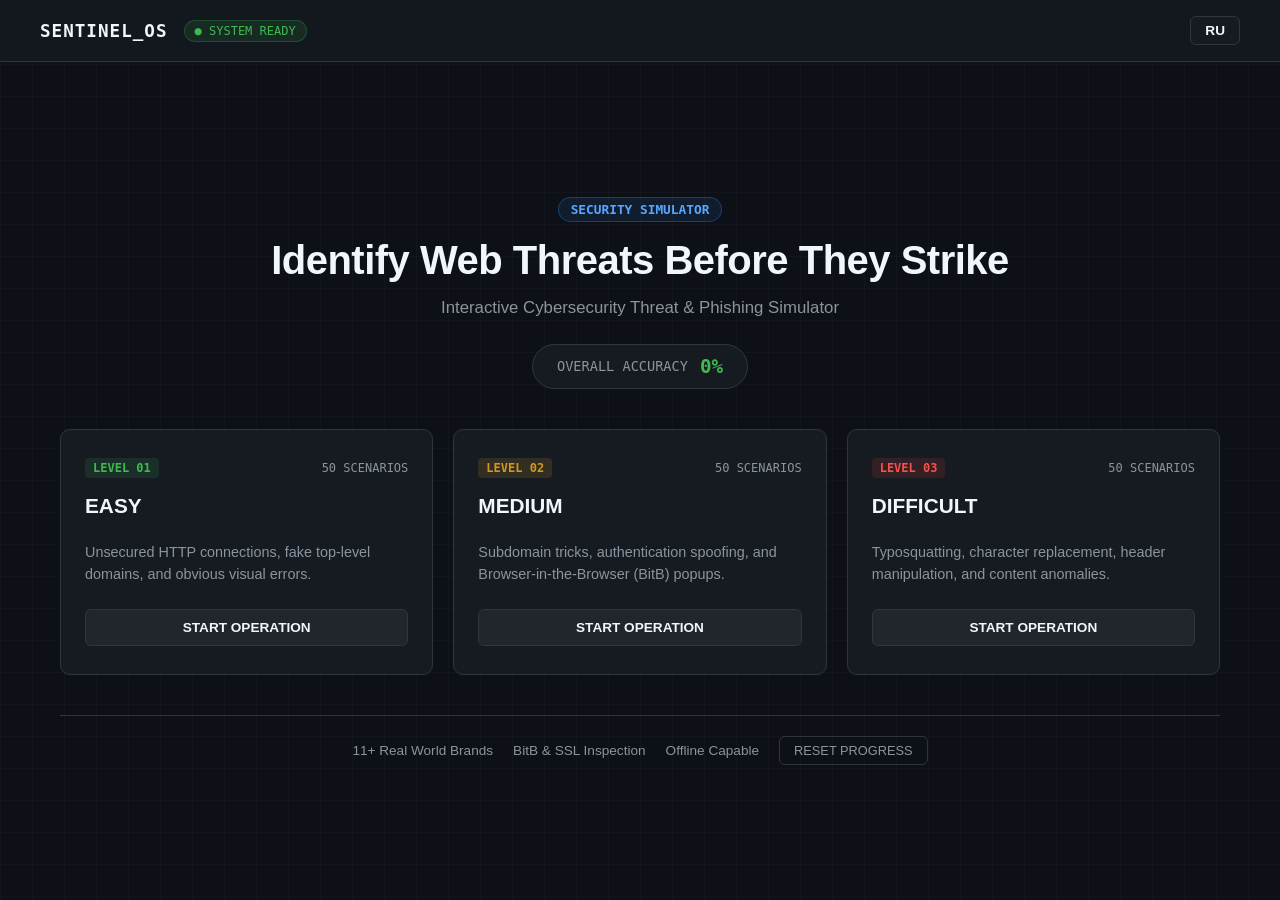
==== index.html @ 6ae15c01 "refactor: redesign main menu dashboard layout" ====
<!DOCTYPE html>
<html lang="en">
<head>
    <meta charset="UTF-8">
    <meta name="viewport" content="width=device-width, initial-scale=1.0">
    <meta name="theme-color" content="#0d1117">
    <meta property="og:title" content="SENTINEL_OS | Phishing Simulator">
    <meta property="og:description" content="Interactive web-based cybersecurity simulator to train users in identifying phishing attacks.">
    <meta property="og:type" content="website">
    <title>SENTINEL OS | Main Menu</title>
    <link rel="manifest" href="manifest.json">
    <link rel="icon" type="image/svg+xml" href="data:image/svg+xml,<svg xmlns='http://www.w3.org/2000/svg' viewBox='0 0 24 24' fill='%232ea043'><path d='M12 1L3 5v6c0 5.55 3.84 10.74 9 12 5.16-1.26 9-6.45 9-12V5l-9-4zm0 10.99h7c-.53 4.12-3.28 7.79-7 8.94V12H5V6.3l7-3.11v8.8z'/></svg>">
    <link rel="stylesheet" href="style.css">
</head>
<body class="dashboard-body">
    <header class="app-header">
        <div class="header-left">
            <span class="header-logo">SENTINEL_OS</span>
            <span class="status-pill">● SYSTEM READY</span>
        </div>
        <div class="header-right">
            <button class="lang-btn" onclick="toggleLanguage()">RU</button>
        </div>
    </header>

    <main class="dashboard-container fade-in">
        <div class="hero-section">
            <span class="hero-badge" data-i18n="hero_badge">SECURITY SIMULATOR</span>
            <h1 class="hero-title" data-i18n="hero_title">Identify Web Threats Before They Strike</h1>
            <p class="hero-subtitle" data-i18n="subtitle">Inspect target domains, SSL certificates, email headers, and visual anomalies in real time.</p>
            
            <div class="accuracy-banner">
                <span class="accuracy-label" data-i18n="accuracy_label">OVERALL ACCURACY</span>
                <span id="accuracy-val" class="accuracy-num">0%</span>
            </div>
        </div>

        <div class="operations-grid">
            <div class="op-card card-easy" onclick="startOperation('easy')">
                <div class="op-header">
                    <span class="op-badge">LEVEL 01</span>
                    <span class="op-target-count">50 SCENARIOS</span>
                </div>
                <h3 data-i18n="easy">EASY</h3>
                <p class="op-desc" data-i18n="easy_desc">Unsecured HTTP connections, fake top-level domains, and obvious visual errors.</p>
                <button class="btn-start" data-i18n="start_op">START OPERATION</button>
            </div>

            <div class="op-card card-medium" onclick="startOperation('medium')">
                <div class="op-header">
                    <span class="op-badge">LEVEL 02</span>
                    <span class="op-target-count">50 SCENARIOS</span>
                </div>
                <h3 data-i18n="medium">MEDIUM</h3>
                <p class="op-desc" data-i18n="medium_desc">Subdomain tricks, authentication spoofing, and Browser-in-the-Browser (BitB) popups.</p>
                <button class="btn-start" data-i18n="start_op">START OPERATION</button>
            </div>

            <div class="op-card card-hard" onclick="startOperation('hard')">
                <div class="op-header">
                    <span class="op-badge">LEVEL 03</span>
                    <span class="op-target-count">50 SCENARIOS</span>
                </div>
                <h3 data-i18n="hard">DIFFICULT</h3>
                <p class="op-desc" data-i18n="hard_desc">Typosquatting, character replacement, header manipulation, and content anomalies.</p>
                <button class="btn-start" data-i18n="start_op">START OPERATION</button>
            </div>
        </div>

        <div class="dashboard-footer">
            <div class="feature-tag">11+ Real World Brands</div>
            <div class="feature-tag">BitB & SSL Inspection</div>
            <div class="feature-tag">Offline Capable</div>
            <button class="btn-reset" onclick="resetProgress()" data-i18n="reset">RESET PROGRESS</button>
        </div>
    </main>

    <script src="data.js"></script>
    <script src="script.js"></script>
    <script>
        window.onload = () => { 
            applyLanguage(); 
            initMenuStats();
        };
    </script>
</body>
</html>
---- style.css ----
[hidden] {
    display: none !important;
}

:root { 
    --bg-dark: #0d1117; 
    --panel-bg: #161b22;
    --border-color: #30363d;
    --text-primary: #c9d1d9; 
    --text-bright: #f0f6fc;
    --log-green: #2ea043; 
    --red: #da3633;
    --amber: #d29922;
    --chrome-bg: #161b22;
    --chrome-toolbar: #21262d;
    --chrome-url: #0d1117;
}

* { box-sizing: border-box; }

body { 
    background-color: var(--bg-dark); 
    color: var(--text-primary); 
    font-family: -apple-system, BlinkMacSystemFont, "Segoe UI", Roboto, Helvetica, Arial, sans-serif; 
    margin: 0; padding: 0; 
    min-height: 100vh;
}

.dashboard-body {
    background-color: #0d1117;
    background-image: 
        linear-gradient(to right, rgba(255, 255, 255, 0.02) 1px, transparent 1px),
        linear-gradient(to bottom, rgba(255, 255, 255, 0.02) 1px, transparent 1px);
    background-size: 32px 32px;
    min-height: 100vh;
    display: flex;
    flex-direction: column;
}

.app-header {
    width: 100%;
    display: flex;
    justify-content: space-between;
    align-items: center;
    padding: 16px 40px;
    border-bottom: 1px solid var(--border-color);
    background: rgba(22, 27, 34, 0.8);
    backdrop-filter: blur(8px);
}

.header-left {
    display: flex;
    align-items: center;
    gap: 16px;
}

.header-logo {
    font-size: 1.1rem;
    font-weight: 800;
    color: var(--text-bright);
    letter-spacing: 1px;
    font-family: monospace;
}

.status-pill {
    font-size: 0.75rem;
    font-family: monospace;
    color: #3fb950;
    background: rgba(46, 160, 67, 0.15);
    border: 1px solid rgba(46, 160, 67, 0.3);
    padding: 3px 10px;
    border-radius: 20px;
}

.dashboard-container {
    width: 100%;
    max-width: 1200px;
    margin: 0 auto;
    padding: 40px 20px;
    flex-grow: 1;
    display: flex;
    flex-direction: column;
    justify-content: center;
}

.hero-section {
    text-align: center;
    margin-bottom: 40px;
}

.hero-badge {
    font-family: monospace;
    font-size: 0.8rem;
    font-weight: bold;
    color: #58a6ff;
    background: rgba(56, 139, 253, 0.1);
    border: 1px solid rgba(56, 139, 253, 0.3);
    padding: 4px 12px;
    border-radius: 20px;
    display: inline-block;
    margin-bottom: 16px;
}

.hero-title {
    font-size: 2.5rem;
    font-weight: 800;
    color: var(--text-bright);
    margin: 0 0 12px 0;
    letter-spacing: -0.5px;
}

.hero-subtitle {
    font-size: 1.05rem;
    color: #8b949e;
    max-width: 650px;
    margin: 0 auto 24px auto;
    line-height: 1.5;
}

.accuracy-banner {
    display: inline-flex;
    align-items: center;
    gap: 12px;
    background: var(--panel-bg);
    border: 1px solid var(--border-color);
    padding: 10px 24px;
    border-radius: 30px;
}

.accuracy-label {
    font-family: monospace;
    font-size: 0.85rem;
    color: #8b949e;
}

.accuracy-num {
    font-family: monospace;
    font-size: 1.2rem;
    font-weight: bold;
    color: #3fb950;
}

.operations-grid {
    display: grid;
    grid-template-columns: repeat(3, 1fr);
    gap: 20px;
    margin-bottom: 40px;
}

.op-card {
    background: var(--panel-bg);
    border: 1px solid var(--border-color);
    border-radius: 10px;
    padding: 28px 24px;
    text-align: left;
    cursor: pointer;
    transition: all 0.2s ease;
    display: flex;
    flex-direction: column;
    justify-content: space-between;
}

.op-header {
    display: flex;
    justify-content: space-between;
    align-items: center;
    margin-bottom: 16px;
}

.op-badge {
    font-family: monospace;
    font-size: 0.75rem;
    font-weight: bold;
    padding: 3px 8px;
    border-radius: 4px;
}

.op-target-count {
    font-family: monospace;
    font-size: 0.75rem;
    color: #8b949e;
}

.op-card h3 {
    font-size: 1.3rem;
    margin: 0 0 10px 0;
    color: var(--text-bright);
}

.op-desc {
    font-size: 0.9rem;
    color: #8b949e;
    line-height: 1.5;
    margin-bottom: 24px;
}

.btn-start {
    background: #21262d;
    border: 1px solid var(--border-color);
    color: var(--text-bright);
    padding: 10px;
    width: 100%;
    border-radius: 6px;
    font-size: 0.85rem;
    font-weight: 600;
    cursor: pointer;
    transition: 0.2s;
}

.card-easy .op-badge { background: rgba(46, 160, 67, 0.15); color: #3fb950; }
.card-easy:hover { border-color: #3fb950; transform: translateY(-3px); }
.card-easy:hover .btn-start { background: #238636; border-color: #2e8b57; }

.card-medium .op-badge { background: rgba(210, 153, 34, 0.15); color: #d29922; }
.card-medium:hover { border-color: #d29922; transform: translateY(-3px); }
.card-medium:hover .btn-start { background: #9e6a03; border-color: #d29922; }

.card-hard .op-badge { background: rgba(218, 54, 51, 0.15); color: #f85149; }
.card-hard:hover { border-color: #f85149; transform: translateY(-3px); }
.card-hard:hover .btn-start { background: #da3633; border-color: #f85149; }

.dashboard-footer {
    display: flex;
    justify-content: center;
    align-items: center;
    gap: 20px;
    padding-top: 20px;
    border-top: 1px solid var(--border-color);
}

.feature-tag {
    font-size: 0.85rem;
    color: #8b949e;
}

.btn-reset {
    background: transparent;
    border: 1px solid var(--border-color);
    color: #8b949e;
    padding: 6px 14px;
    border-radius: 6px;
    font-size: 0.8rem;
    cursor: pointer;
    transition: 0.2s;
}

.btn-reset:hover { color: #f85149; border-color: #f85149; }

.app-body { 
    display: flex; 
    flex-direction: column; 
    align-items: center; 
    justify-content: flex-start; 
    padding-top: 20px; 
    min-height: 100vh; 
}

.fullscreen-mode { padding: 10px 20px; }

.top-nav-bar {
    position: absolute;
    top: 15px;
    right: 20px;
    display: flex;
    gap: 10px;
    z-index: 1000;
}

.lang-btn {
    background: var(--panel-bg); 
    border: 1px solid var(--border-color); 
    color: var(--text-bright); 
    padding: 6px 14px; 
    cursor: pointer; 
    border-radius: 6px;
    font-size: 0.85rem;
    font-weight: 600;
    transition: 0.2s;
}

.lang-btn:hover { border-color: #8b949e; }

.test-container { 
    width: 100%; 
    max-width: 1400px; 
    display: flex; 
    flex-direction: column; 
    margin: 0 auto;
}

.simulation-header { 
    width: 100%; 
    display: flex; 
    justify-content: space-between; 
    padding: 6px 0; 
    align-items: center; 
    font-family: monospace;
}

.score-section { font-size: 1rem; font-weight: bold; }
.highlight-green { color: #3fb950; }
.progress-tracker { font-size: 1rem; color: #8b949e; }

.tools-panel { 
    display: flex; 
    gap: 8px; 
    margin-bottom: 10px; 
    align-items: center; 
}

.tool-label { 
    font-family: monospace; 
    color: #8b949e; 
    font-size: 0.85rem; 
}

.tool-btn { 
    background: var(--panel-bg); 
    border: 1px solid var(--border-color); 
    color: var(--text-primary); 
    padding: 6px 14px; 
    cursor: pointer; 
    font-size: 0.8rem; 
    border-radius: 6px;
    font-family: monospace;
    font-weight: 600;
    transition: 0.2s;
}

.tool-btn.active-tool {
    border-color: #58a6ff;
    color: #58a6ff;
    background: rgba(56, 139, 253, 0.1);
}

.tool-btn:hover { 
    border-color: #8b949e;
    color: var(--text-bright);
}

.context-banner {
    background: rgba(187, 128, 9, 0.15);
    border: 1px solid rgba(210, 153, 34, 0.4);
    color: #d29922;
    padding: 10px 16px;
    margin-bottom: 10px;
    font-size: 0.9rem;
    border-radius: 6px;
}

.clickable-banner { cursor: pointer; transition: 0.2s; }
.clickable-banner:hover { background: rgba(187, 128, 9, 0.25); }

.clickable-lock { cursor: pointer; padding: 2px 4px; border-radius: 4px; }
.clickable-lock:hover { background: rgba(255,255,255,0.1); }

.chrome-browser { 
    background: var(--chrome-bg); 
    border-radius: 8px; 
    overflow: hidden; 
    display: flex; 
    flex-direction: column; 
    box-shadow: 0 10px 30px rgba(0,0,0,0.5); 
    position: relative;
    border: 1px solid var(--border-color);
    min-height: 520px;
}

.chrome-tabs {
    background: #0d1117;
    padding: 6px 10px 0 10px;
    display: flex;
    align-items: center;
    gap: 4px;
}

.chrome-tab {
    background: var(--chrome-toolbar);
    color: var(--text-bright);
    padding: 7px 16px;
    border-radius: 6px 6px 0 0;
    font-size: 0.85rem;
    display: flex;
    align-items: center;
    gap: 8px;
    border-top: 1px solid var(--border-color);
}

.tab-close { color: #8b949e; }
.chrome-new-tab { color: #8b949e; padding: 0 8px; font-size: 1.1rem; }

.chrome-toolbar { 
    background: var(--chrome-toolbar); 
    padding: 8px 14px; 
    display: flex; 
    align-items: center; 
    gap: 12px; 
    border-bottom: 1px solid var(--border-color);
}

.nav-btns { display: flex; gap: 10px; color: #8b949e; font-size: 1rem; }

.chrome-address-bar { 
    background: var(--chrome-url); 
    border-radius: 20px; 
    padding: 5px 14px; 
    flex-grow: 1; 
    display: flex;
    align-items: center;
    gap: 8px;
    border: 1px solid var(--border-color); 
}

.url-text { 
    font-family: -apple-system, BlinkMacSystemFont, "Segoe UI", sans-serif; 
    font-size: 0.9rem; 
    color: var(--text-bright); 
    flex-grow: 1;
}

.copy-url-btn {
    background: #21262d;
    border: 1px solid var(--border-color);
    color: #8b949e;
    font-size: 0.75rem;
    padding: 2px 8px;
    border-radius: 12px;
    cursor: pointer;
    transition: 0.2s;
}

.copy-url-btn:hover { color: #fff; border-color: #8b949e; }

.browser-viewport { 
    flex-grow: 1; 
    display: flex; 
    flex-direction: column; 
    background: #0d1117; 
    color: #fff; 
}

.console-box { 
    width: 100%; 
    background: #010409; 
    border: 1px solid var(--border-color); 
    padding: 12px 16px; 
    margin-top: 10px; 
    font-family: monospace; 
    color: #3fb950; 
    font-size: 0.88rem; 
    border-radius: 6px;
}

.url-protocol { color: #58a6ff; font-weight: bold; }
.url-subdomain { color: #d29922; font-weight: bold; }
.url-domain { color: #f85149; font-weight: bold; }
.url-path { color: #8b949e; }

.controls-wrapper { 
    margin-top: 15px; 
    text-align: center; 
}

.question-text { 
    font-size: 1.05rem; 
    margin-bottom: 12px; 
    font-weight: 600; 
}

.btn-group { display: flex; justify-content: center; gap: 15px; }

.btn {
    padding: 10px 24px;
    font-size: 0.95rem;
    font-weight: 600;
    border-radius: 6px;
    border: 1px solid var(--border-color);
    background: #21262d;
    color: var(--text-bright);
    cursor: pointer;
    transition: 0.2s;
}

.btn-legit {
    border-color: #2ea043;
    color: #3fb950;
}

.btn-legit:hover {
    background: #238636;
    color: #fff;
}

.btn-phish {
    border-color: #da3633;
    color: #f85149;
}

.btn-phish:hover {
    background: #da3633;
    color: #fff;
}

.btn-primary {
    background: #238636;
    border-color: #2e8b57;
    color: #fff;
}

.btn-primary:hover {
    background: #2ea043;
}

.btn-secondary { 
    background: transparent; 
    border: 1px solid var(--border-color); 
    color: #8b949e; 
    padding: 6px 14px; 
    cursor: pointer; 
    font-size: 0.85rem; 
    border-radius: 6px; 
    transition: 0.2s;
}

.btn-secondary:hover { border-color: #8b949e; color: #fff; }

.explanation-box { 
    margin-top: 15px; 
    background: var(--panel-bg); 
    border: 1px solid var(--border-color); 
    padding: 20px; 
    border-radius: 8px; 
    text-align: center; 
}

.console-error { 
    color: #f85149; 
    font-family: monospace; 
    font-size: 0.95rem; 
    margin-top: 8px; 
}

.modal-overlay {
    position: fixed;
    top: 0; left: 0; right: 0; bottom: 0;
    background: rgba(0,0,0,0.75);
    backdrop-filter: blur(4px);
    z-index: 2000;
    display: flex;
    justify-content: center;
    align-items: center;
}

.modal-window {
    background: var(--panel-bg);
    border: 1px solid var(--border-color);
    border-radius: 8px;
    width: 90vw;
    max-width: 480px;
    box-shadow: 0 20px 40px rgba(0,0,0,0.8);
    overflow: hidden;
}

.modal-header {
    background: #21262d;
    padding: 12px 18px;
    font-weight: 600;
    display: flex;
    justify-content: space-between;
    align-items: center;
    border-bottom: 1px solid var(--border-color);
}

.modal-close {
    font-size: 1.3rem;
    color: #8b949e;
    cursor: pointer;
}

.modal-close:hover { color: #fff; }

.modal-body { padding: 20px; }

.cert-field { margin-bottom: 10px; font-size: 0.88rem; }
.cert-label { color: #8b949e; font-weight: 600; display: block; margin-bottom: 2px; }
.cert-val { color: var(--text-bright); }
.cert-code { font-family: monospace; font-size: 0.8rem; color: #3fb950; word-break: break-all; }

.email-window { max-width: 580px; }
.email-body-content { padding: 20px; text-align: left; }
.email-row { margin-bottom: 8px; font-size: 0.88rem; }
.email-label { color: #8b949e; width: 70px; display: inline-block; font-weight: 600; }
.email-val { color: var(--text-bright); }
.highlight-red { color: #f85149; font-weight: 600; }
.email-divider { border: 0; border-top: 1px solid var(--border-color); margin: 12px 0; }
.email-text { font-size: 0.9rem; line-height: 1.5; color: var(--text-primary); background: #0d1117; padding: 14px; border-radius: 6px; border: 1px solid var(--border-color); }

.fake-ssl-badge {
    background: rgba(46, 160, 67, 0.1);
    border: 1px solid rgba(46, 160, 67, 0.4);
    color: #3fb950;
    padding: 5px 12px;
    font-size: 0.8rem;
    border-radius: 4px;
    margin-bottom: 12px;
    display: inline-block;
}

.urgent-timer {
    background: rgba(218, 54, 51, 0.15);
    border: 1px solid rgba(218, 54, 51, 0.4);
    color: #f85149;
    padding: 6px 12px;
    font-size: 0.85rem;
    border-radius: 4px;
    margin-bottom: 12px;
    font-weight: 600;
}

.bitb-wrapper { background: #000; flex-grow: 1; display: flex; justify-content: center; align-items: center; padding: 20px; }
.bitb-window { width: 380px; background: var(--panel-bg); border: 1px solid #58a6ff; border-radius: 8px; overflow: hidden; }
.bitb-header { background: #21262d; padding: 8px 12px; display: flex; flex-direction: column; border-bottom: 1px solid var(--border-color); }
.bitb-title { font-size: 0.8rem; color: #8b949e; }
.bitb-fake-url { font-family: monospace; font-size: 0.75rem; color: #3fb950; }
.bitb-body { padding: 25px; text-align: center; }

.steam-page { background: #171a21; color: #c6d4df; flex-grow: 1; display: flex; flex-direction: column; }
.steam-header { background: #171a21; padding: 12px 30px; display: flex; align-items: center; gap: 30px; border-bottom: 1px solid #2a475e; }
.steam-logo-text { font-size: 1.6rem; font-weight: 900; color: #fff; letter-spacing: 2px; }
.steam-nav-links { display: flex; gap: 20px; font-size: 0.85rem; font-weight: 600; color: #b8b6b4; }
.steam-body { flex-grow: 1; display: flex; flex-direction: column; align-items: center; justify-content: center; padding: 30px; background: radial-gradient(circle at top, #1b2838 0%, #171a21 100%); }
.steam-login-card { background: #182330; border: 1px solid #000; padding: 25px; width: 100%; max-width: 380px; border-radius: 4px; }
.steam-login-card h2 { color: #fff; margin-top: 0; font-size: 1.3rem; }
.steam-login-card label { display: block; text-align: left; font-size: 0.75rem; color: #1999ff; margin: 10px 0 4px 0; font-weight: 600; }
.steam-footer { background: #101216; padding: 12px; font-size: 0.75rem; color: #56707f; text-align: center; }

.tg-page { background: #0f1721; flex-grow: 1; display: flex; justify-content: center; align-items: center; padding: 20px; }
.tg-box { background: #17212b; border-radius: 8px; display: flex; width: 100%; max-width: 580px; border: 1px solid #242f3d; overflow: hidden; }
.tg-qr-side { background: #0e1621; padding: 25px; display: flex; flex-direction: column; align-items: center; justify-content: center; border-right: 1px solid #242f3d; }
.fake-qr { width: 110px; height: 110px; background: #fff; border: 5px solid #fff; }
.tg-form-side { padding: 25px; flex-grow: 1; text-align: center; }

.dhl-page { background: #f2f2f2; color: #111; flex-grow: 1; display: flex; flex-direction: column; }
.dhl-header { background: #FFCC00; color: #d40511; padding: 12px 25px; font-size: 1.4rem; font-weight: 900; }
.dhl-body { flex-grow: 1; display: flex; justify-content: center; align-items: center; padding: 25px; }
.dhl-card { background: #fff; padding: 25px; border-radius: 6px; box-shadow: 0 2px 10px rgba(0,0,0,0.1); width: 100%; max-width: 450px; }
.dhl-status-bar { display: flex; justify-content: space-between; font-size: 0.8rem; margin: 12px 0; background: #eee; padding: 8px; border-radius: 4px; }
.dhl-status-bar .step.active { color: #2ea043; font-weight: 600; }
.dhl-status-bar .step.hold { color: #da3633; font-weight: 600; }

.paypal-page { background: #f5f7fa; color: #2c2e2f; flex-grow: 1; display: flex; justify-content: center; align-items: center; padding: 20px; }
.paypal-card { background: #fff; border-radius: 8px; padding: 30px; width: 100%; max-width: 400px; border: 1px solid #e5e7eb; box-shadow: 0 4px 15px rgba(0,0,0,0.05); text-align: center; }
.paypal-logo { font-size: 1.8rem; font-weight: 900; color: #003087; font-style: italic; margin-bottom: 8px; }

.amazon-page { background: #eaeded; color: #0f1111; flex-grow: 1; display: flex; flex-direction: column; }
.amazon-header { background: #131921; color: #fff; padding: 10px 25px; font-weight: 900; font-size: 1.3rem; }
.amazon-body { flex-grow: 1; display: flex; justify-content: center; align-items: center; padding: 25px; }
.amazon-card { background: #fff; border-radius: 6px; padding: 25px; border: 1px solid #d5d9d9; width: 100%; max-width: 420px; }

.drive-page { background: #f8f9fa; color: #202124; flex-grow: 1; display: flex; justify-content: center; align-items: center; padding: 20px; }
.drive-card { background: #fff; border-radius: 8px; padding: 30px; width: 100%; max-width: 420px; border: 1px solid #dadce0; text-align: center; box-shadow: 0 1px 3px rgba(60,64,67,0.15); }

.ig-page { background: #000; color: #fff; flex-grow: 1; display: flex; justify-content: center; align-items: center; padding: 20px; }
.ig-card { background: #121212; border-radius: 8px; padding: 30px; width: 100%; max-width: 360px; border: 1px solid #262626; text-align: center; }

.fs-nav { padding: 10px 18px; background: var(--panel-bg); border-bottom: 1px solid var(--border-color); font-weight: 600; font-size: 1rem; display: flex; justify-content: space-between; align-items: center; }
.fs-body { flex-grow: 1; display: flex; justify-content: center; align-items: center; padding: 30px 20px; background: #0d1117; }
.fs-box { background: var(--panel-bg); padding: 30px; border-radius: 8px; width: 100%; max-width: 400px; text-align: center; border: 1px solid var(--border-color); }
.fs-logo { font-size: 1.8rem; font-weight: 800; margin-bottom: 15px; }
.fs-input { width: 100%; padding: 10px; margin: 6px 0; border: 1px solid var(--border-color); border-radius: 6px; font-size: 0.9rem; background: #0d1117; color: var(--text-bright); }
.fs-btn { width: 100%; padding: 10px; border: none; border-radius: 6px; font-size: 0.95rem; font-weight: 600; cursor: pointer; margin-top: 12px; color: #fff; }

.heatmap-circle { position: absolute; width: 100%; height: 36px; border: 2px solid var(--red); top: 38px; left: 0; z-index: 100; pointer-events: none; background: rgba(218, 54, 51, 0.15); }

.fade-in { animation: fadeIn 0.2s ease-in; }
@keyframes fadeIn { from { opacity: 0; transform: translateY(4px); } to { opacity: 1; transform: translateY(0); } }

.behavior-report { background: var(--panel-bg); border: 1px solid var(--border-color); padding: 18px; margin-bottom: 12px; text-align: left; border-radius: 6px; }

.log-filter-btns { display: flex; gap: 8px; margin-bottom: 10px; }
.filter-btn { background: var(--panel-bg); border: 1px solid var(--border-color); color: #8b949e; padding: 5px 12px; border-radius: 6px; cursor: pointer; font-size: 0.8rem; font-weight: 600; }
.filter-btn.active { background: #238636; color: #fff; border-color: #2e8b57; }

.analysis-log-container { background: #010409; border: 1px solid var(--border-color); max-height: 350px; overflow-y: auto; text-align: left; padding: 12px; font-family: monospace; border-radius: 6px; }
.log-entry { padding: 6px; border-bottom: 1px dashed #21262d; font-size: 0.85rem; }
.log-entry.pass { color: #3fb950; }
.log-entry.fail { color: #f85149; background: rgba(218, 54, 51, 0.1); }

::-webkit-scrollbar { width: 6px; }
::-webkit-scrollbar-track { background: #0d1117; }
::-webkit-scrollbar-thumb { background: #21262d; border-radius: 3px; }
::-webkit-scrollbar-thumb:hover { background: #8b949e; }
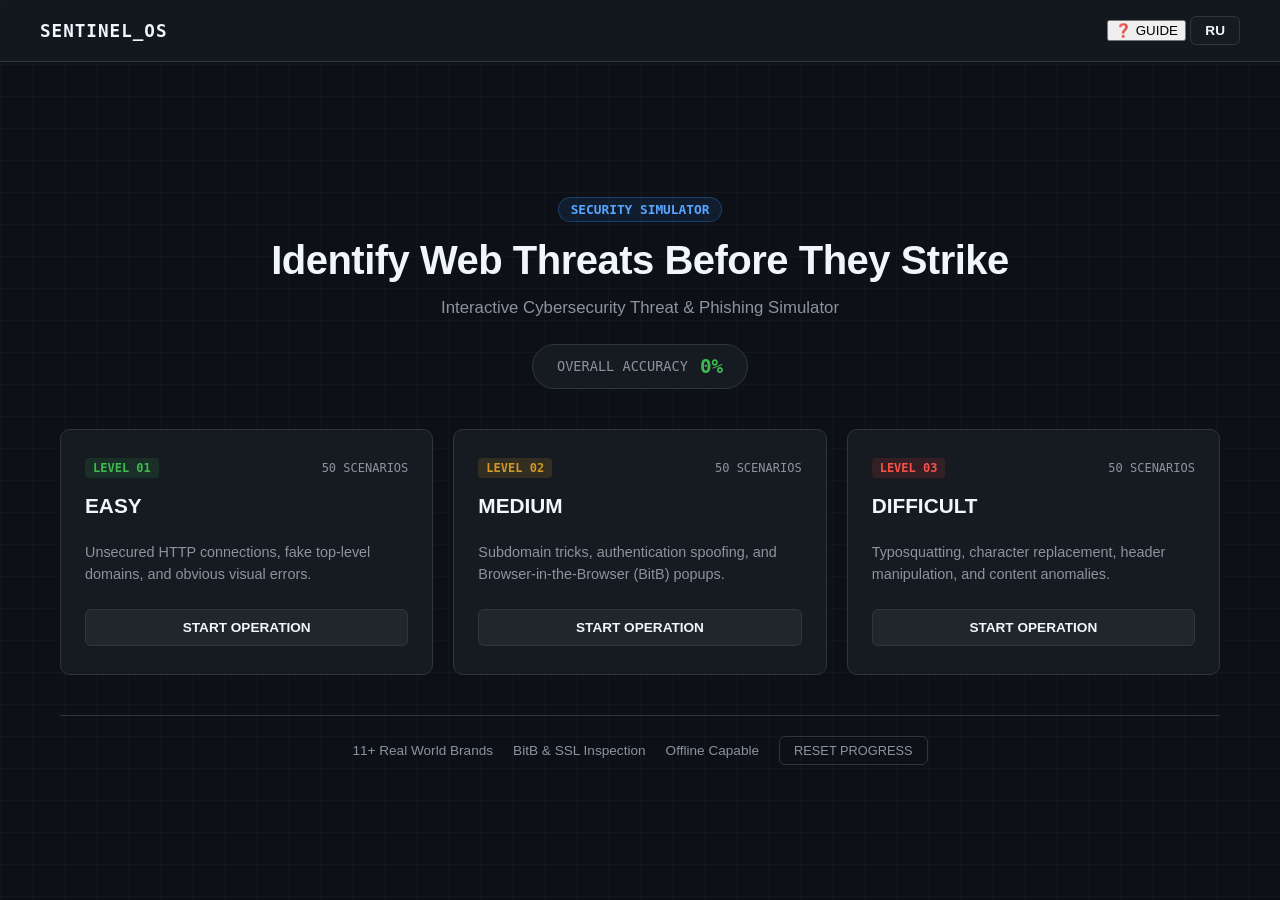
==== commit 886e9ed1: "refactor: update main menu layout and hero banner" ====
--- a/index.html
+++ b/index.html
@@ -16,9 +16,9 @@
     <header class="app-header">
         <div class="header-left">
             <span class="header-logo">SENTINEL_OS</span>
-            <span class="status-pill">● SYSTEM READY</span>
         </div>
         <div class="header-right">
+            <button class="guide-btn" onclick="openGuideModal()" data-i18n="guide_btn">❓ GUIDE</button>
             <button class="lang-btn" onclick="toggleLanguage()">RU</button>
         </div>
     </header>
@@ -75,6 +75,45 @@
         </div>
     </main>
 
+    <div id="guide-modal" class="modal-overlay" hidden>
+        <div class="modal-window guide-window">
+            <div class="modal-header">
+                <span data-i18n="guide_modal_title">❓ Phishing Inspection Guide</span>
+                <span class="modal-close" onclick="closeGuideModal()">×</span>
+            </div>
+            <div class="modal-body">
+                <div class="guide-step">
+                    <span class="guide-num">1</span>
+                    <div class="guide-text">
+                        <strong data-i18n="guide_s1_title">Check Protocol & Lock</strong>
+                        <p data-i18n="guide_s1_desc">Ensure the URL starts with https://. Click the lock icon to view SSL Certificate validity.</p>
+                    </div>
+                </div>
+                <div class="guide-step">
+                    <span class="guide-num">2</span>
+                    <div class="guide-text">
+                        <strong data-i18n="guide_s2_title">Verify Main Domain</strong>
+                        <p data-i18n="guide_s2_desc">Watch out for subdomain tricks like discord.com.auth-verify.io where the real domain is auth-verify.io.</p>
+                    </div>
+                </div>
+                <div class="guide-step">
+                    <span class="guide-num">3</span>
+                    <div class="guide-text">
+                        <strong data-i18n="guide_s3_title">Inspect Email Sender</strong>
+                        <p data-i18n="guide_s3_desc">Click the email banner to check if the sender domain matches the official service.</p>
+                    </div>
+                </div>
+                <div class="guide-step">
+                    <span class="guide-num">4</span>
+                    <div class="guide-text">
+                        <strong data-i18n="guide_s4_title">Look for Anomalies</strong>
+                        <p data-i18n="guide_s4_desc">Check for typos on buttons, fake SSL badges painted on the page, or suspicious QR code payloads.</p>
+                    </div>
+                </div>
+            </div>
+        </div>
+    </div>
+
     <script src="data.js"></script>
     <script src="script.js"></script>
     <script>
